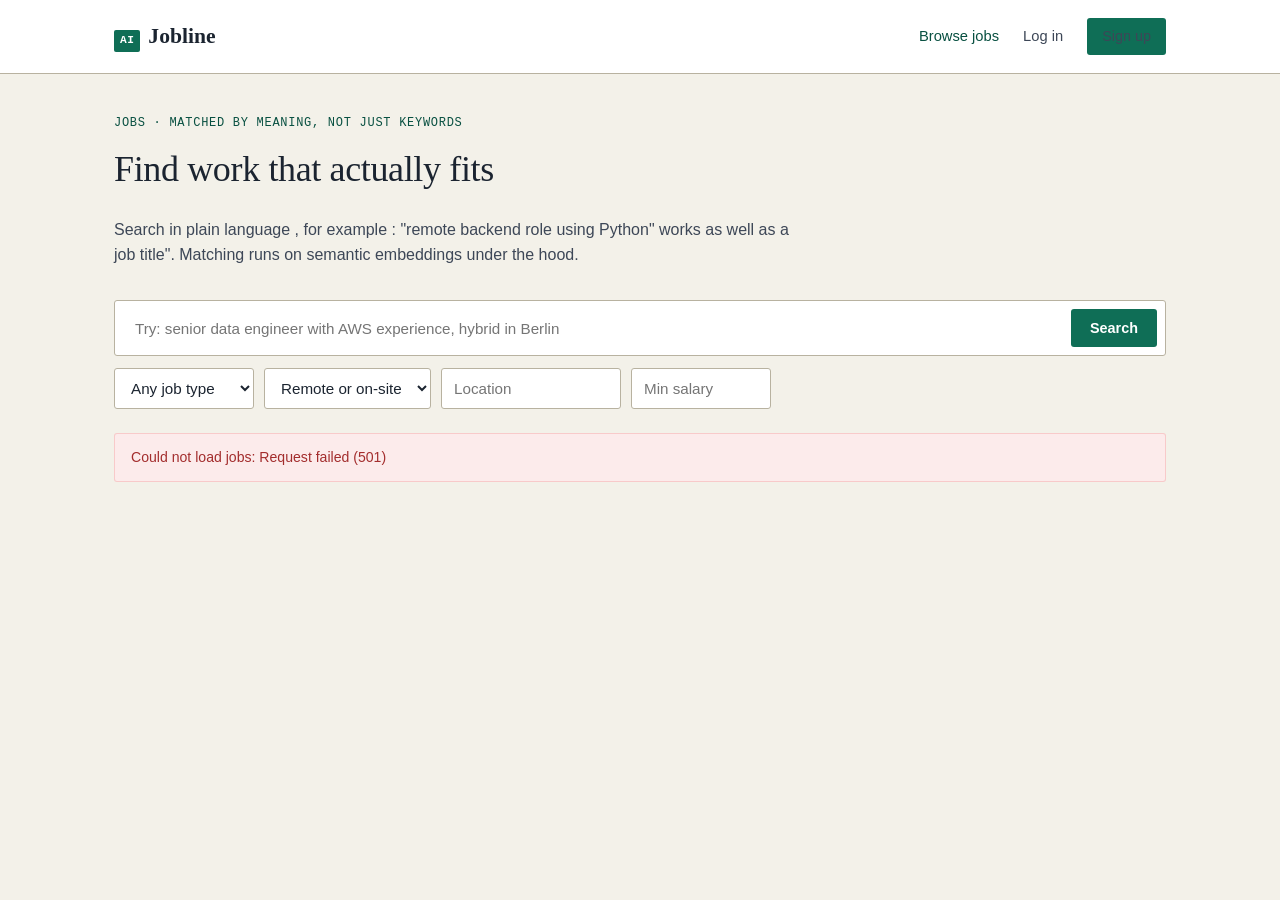
==== frontend/employer-dashboard.html @ 750520e1 "first attempt" ====
<!DOCTYPE html>
<html lang="en">
<head>
<meta charset="UTF-8">
<meta name="viewport" content="width=device-width, initial-scale=1.0">
<title>Employer dashboard — AI Jobline</title>
<link rel="stylesheet" href="css/styles.css">
</head>
<body>
<header id="site-header" class="site-header"></header>

<main class="container">
  <h1>Employer dashboard</h1>

  <div class="tab-row">
    <button class="tab-btn active" data-tab="jobs">My job postings</button>
    <button class="tab-btn" data-tab="post">Post a job</button>
    <button class="tab-btn" data-tab="company">Company profile</button>
    <button class="tab-btn" data-tab="notifications">Notifications</button>
  </div>

  <section id="tab-jobs"><p class="spinner-text">Loading…</p></section>
  <section id="tab-post" style="display:none;"></section>
  <section id="tab-company" style="display:none;"></section>
  <section id="tab-notifications" style="display:none;"></section>

  <div id="applicants-modal" style="display:none; position:fixed; inset:0; background:rgba(27,36,48,0.5); z-index:50;">
    <div style="max-width:760px; margin:60px auto; background:var(--paper-raised); border-radius:3px; padding:28px; max-height:80vh; overflow-y:auto;">
      <div class="flex-between">
        <h2 id="applicants-title" class="mt-0">Applicants</h2>
        <button class="btn btn-secondary" id="close-modal-btn">Close</button>
      </div>
      <div id="applicants-content"></div>
    </div>
  </div>
</main>

<script src="js/api.js"></script>
<script src="js/header.js"></script>
<script src="js/employer-dashboard.js"></script>
</body>
</html>
---- frontend/css/styles.css ----
/* ===========================================================
   Design tokens — "ledger" concept: a job search feels like a
   registry of open roles and candidate records. Deep ink navy,
   parchment surface, a single teal accent for primary actions,
   amber reserved for status/attention only.
   =========================================================== */
:root {
  --ink: #1B2430;
  --ink-soft: #3D4757;
  --paper: #F3F1E9;
  --paper-raised: #FFFFFF;
  --line: #D8D4C4;
  --line-strong: #B8B2A0;

  --teal: #0F6E56;
  --teal-dark: #085041;
  --teal-tint: #E1F5EE;

  --amber: #BA7517;
  --amber-tint: #FAEEDA;

  --red: #A32D2D;
  --red-tint: #FCEBEB;

  --font-display: "Fraunces", "Georgia", serif;
  --font-body: "Inter", -apple-system, BlinkMacSystemFont, "Segoe UI", sans-serif;
  --font-mono: "IBM Plex Mono", "Courier New", monospace;

  --radius: 3px;
  --shadow-card: 0 1px 2px rgba(27, 36, 48, 0.06), 0 1px 0 rgba(27, 36, 48, 0.04);
}

* { box-sizing: border-box; }

html, body {
  margin: 0;
  padding: 0;
  background: var(--paper);
  color: var(--ink);
  font-family: var(--font-body);
  font-size: 16px;
  line-height: 1.6;
}

h1, h2, h3, h4 {
  font-family: var(--font-display);
  font-weight: 600;
  margin: 0 0 0.5em;
  color: var(--ink);
  letter-spacing: -0.01em;
}

h1 { font-size: 2.25rem; font-weight: 500; }
h2 { font-size: 1.5rem; }
h3 { font-size: 1.15rem; }

a { color: var(--teal-dark); text-decoration: none; }
a:hover { text-decoration: underline; }

p { margin: 0 0 1em; color: var(--ink-soft); }

/* ---------- Layout shell ---------- */
.site-header {
  border-bottom: 1px solid var(--line-strong);
  background: var(--paper-raised);
  position: sticky;
  top: 0;
  z-index: 10;
}

.site-header .wrap {
  max-width: 1100px;
  margin: 0 auto;
  padding: 18px 24px;
  display: flex;
  align-items: center;
  justify-content: space-between;
}

.brand {
  font-family: var(--font-display);
  font-size: 1.35rem;
  font-weight: 600;
  color: var(--ink);
  display: flex;
  align-items: baseline;
  gap: 8px;
}

.brand .mark {
  font-family: var(--font-mono);
  font-size: 0.7rem;
  color: var(--paper-raised);
  background: var(--teal);
  padding: 2px 6px;
  border-radius: 2px;
  letter-spacing: 0.04em;
}

.nav-links { 
  display: flex; 
  gap: 24px; 
  align-items: center; 
  font-size: 0.92rem; 
}
.nav-links a { 
  color: var(--ink-soft); 
  font-weight: 500; 
}
.nav-links a.active { 
  color: var(--teal-dark); 
}

.container {
  max-width: 1100px;
  margin: 0 auto;
  padding: 40px 24px 80px;
}

.container-narrow {
  max-width: 640px;
  margin: 0 auto;
  padding: 48px 24px 80px;
}

/* ---------- Buttons ---------- */
.btn {
  display: inline-flex;
  align-items: center;
  justify-content: center;
  gap: 8px;
  font-family: var(--font-body);
  font-weight: 600;
  font-size: 0.9rem;
  padding: 10px 18px;
  border-radius: var(--radius);
  border: 1px solid transparent;
  cursor: pointer;
  transition: background 0.15s, border-color 0.15s;
}

.btn-primary { background: var(--teal); color: #fff; }
.btn-primary:hover { background: var(--teal-dark); text-decoration: none; }

.btn-secondary { background: transparent; color: var(--ink); border-color: var(--line-strong); }
.btn-secondary:hover { border-color: var(--ink); text-decoration: none; }

.btn-danger { background: transparent; color: var(--red); border-color: var(--red-tint); }
.btn-danger:hover { background: var(--red-tint); text-decoration: none; }

.btn-block { width: 100%; }
.btn:disabled { opacity: 0.5; cursor: not-allowed; }

/* ---------- Forms ---------- */
label {
  display: block;
  font-size: 0.85rem;
  font-weight: 600;
  color: var(--ink-soft);
  margin: 18px 0 6px;
}
label:first-child { margin-top: 0; }

input, select, textarea {
  width: 100%;
  padding: 10px 12px;
  font-family: var(--font-body);
  font-size: 0.95rem;
  color: var(--ink);
  background: var(--paper-raised);
  border: 1px solid var(--line-strong);
  border-radius: var(--radius);
}

input:focus, select:focus, textarea:focus {
  outline: 2px solid var(--teal);
  outline-offset: 1px;
  border-color: var(--teal);
}

textarea { resize: vertical; min-height: 100px; }

.field-hint { font-size: 0.8rem; color: var(--ink-soft); margin-top: 4px; }
.field-row { display: flex; gap: 16px; }
.field-row > div { flex: 1; }

/* ---------- Cards ---------- */
.card {
  background: var(--paper-raised);
  border: 1px solid var(--line);
  border-radius: var(--radius);
  box-shadow: var(--shadow-card);
  padding: 24px;
  margin-bottom: 16px;
}

.card-title-row {
  display: flex;
  justify-content: space-between;
  align-items: flex-start;
  gap: 16px;
}

/* ---------- Job listing card ---------- */
.job-card {
  display: block;
  background: var(--paper-raised);
  border: 1px solid var(--line);
  border-left: 3px solid var(--teal);
  border-radius: var(--radius);
  padding: 20px 22px;
  margin-bottom: 12px;
  cursor: pointer;
  transition: border-color 0.15s, transform 0.1s;
}
.job-card:hover { border-left-color: var(--teal-dark); text-decoration: none; }

.job-card .job-title { font-family: var(--font-display); font-size: 1.15rem; font-weight: 600; margin-bottom: 2px; }
.job-card .job-company { color: var(--ink-soft); font-size: 0.9rem; margin-bottom: 10px; }
.job-card .job-meta { display: flex; gap: 14px; flex-wrap: wrap; font-size: 0.82rem; color: var(--ink-soft); }
.job-card .job-meta span { display: inline-flex; align-items: center; gap: 4px; }

.match-badge {
  font-family: var(--font-mono);
  font-size: 0.75rem;
  font-weight: 600;
  color: var(--teal-dark);
  background: var(--teal-tint);
  padding: 3px 8px;
  border-radius: 2px;
  white-space: nowrap;
}

/* ---------- Badges / status pills ---------- */
.pill {
  display: inline-block;
  font-size: 0.75rem;
  font-weight: 600;
  padding: 3px 10px;
  border-radius: 12px;
  text-transform: capitalize;
}
.pill-pending { background: var(--amber-tint); color: var(--amber); }
.pill-reviewed, .pill-shortlisted, .pill-interview { background: var(--teal-tint); color: var(--teal-dark); }
.pill-hired { background: var(--teal); color: #fff; }
.pill-rejected, .pill-withdrawn { background: var(--red-tint); color: var(--red); }
.pill-open { background: var(--teal-tint); color: var(--teal-dark); }
.pill-draft, .pill-closed, .pill-expired { background: var(--line); color: var(--ink-soft); }

/* ---------- Skills tags ---------- */
.tag-list { display: flex; flex-wrap: wrap; gap: 6px; margin: 8px 0; }
.tag {
  font-size: 0.78rem;
  padding: 3px 10px;
  background: var(--paper);
  border: 1px solid var(--line-strong);
  border-radius: 12px;
  color: var(--ink-soft);
}

/* ---------- Utility ---------- */
.muted { color: var(--ink-soft); }
.text-center { text-align: center; }
.mt-0 { margin-top: 0; }
.flex-between { display: flex; 
  justify-content: space-between; 
  align-items: center; 
}
.stack { display: flex; 
  flex-direction: column; 
  gap: 12px; 
}
.divider { 
  border: none; border-top: 1px solid var(--line); 
  margin: 24px 0; 
}

.empty-state {
  text-align: center;
  padding: 60px 20px;
  color: var(--ink-soft);
}
.empty-state h3 { color: var(--ink-soft); }

.alert {
  padding: 12px 16px;
  border-radius: var(--radius);
  font-size: 0.88rem;
  margin-bottom: 16px;
}
.alert-error { background: var(--red-tint); 
  color: var(--red); 
  border: 1px solid #F0999966; 
}
.alert-success { 
  background: var(--teal-tint); 
  color: var(--teal-dark); 
  border: 1px solid #5DCAA566; 
}

.search-bar {
  display: flex;
  gap: 10px;
  background: var(--paper-raised);
  border: 1px solid var(--line-strong);
  padding: 8px;
  border-radius: var(--radius);
  margin-bottom: 12px;
}
.search-bar input { border: none; flex: 1; }
.search-bar input:focus { outline: none; }

.filters-row { 
  display: flex; 
  gap: 10px; 
  flex-wrap: wrap; 
  margin-bottom: 24px; 
}
.filters-row select { 
  width: auto; 
  min-width: 140px; 
}

.eyebrow {
  font-family: var(--font-mono);
  font-size: 0.75rem;
  letter-spacing: 0.06em;
  text-transform: uppercase;
  color: var(--teal-dark);
  margin-bottom: 8px;
  display: block;
}

.tab-row { display: flex; gap: 4px; border-bottom: 1px solid var(--line); margin-bottom: 24px; }
.tab-btn {
  background: none;
  border: none;
  padding: 10px 16px;
  font-family: var(--font-body);
  font-size: 0.9rem;
  font-weight: 600;
  color: var(--ink-soft);
  cursor: pointer;
  border-bottom: 2px solid transparent;
  margin-bottom: -1px;
}
.tab-btn.active { 
  color: var(--teal-dark); 
  border-bottom-color: var(--teal); 
}

.spinner-text { color: var(--ink-soft); font-size: 0.9rem; padding: 20px 0; }

table { width: 100%; border-collapse: collapse; }
th, td { text-align: left; padding: 10px 8px; border-bottom: 1px solid var(--line); font-size: 0.88rem; }
th { color: var(--ink-soft); font-weight: 600; font-size: 0.78rem; text-transform: uppercase; letter-spacing: 0.03em; }

@media (max-width: 640px) {
  .field-row { 
    flex-direction: column; 
    gap: 0; 
  }
  .nav-links { 
    gap: 14px; 
  }
  h1 { 
    font-size: 1.7rem; 
  }
}
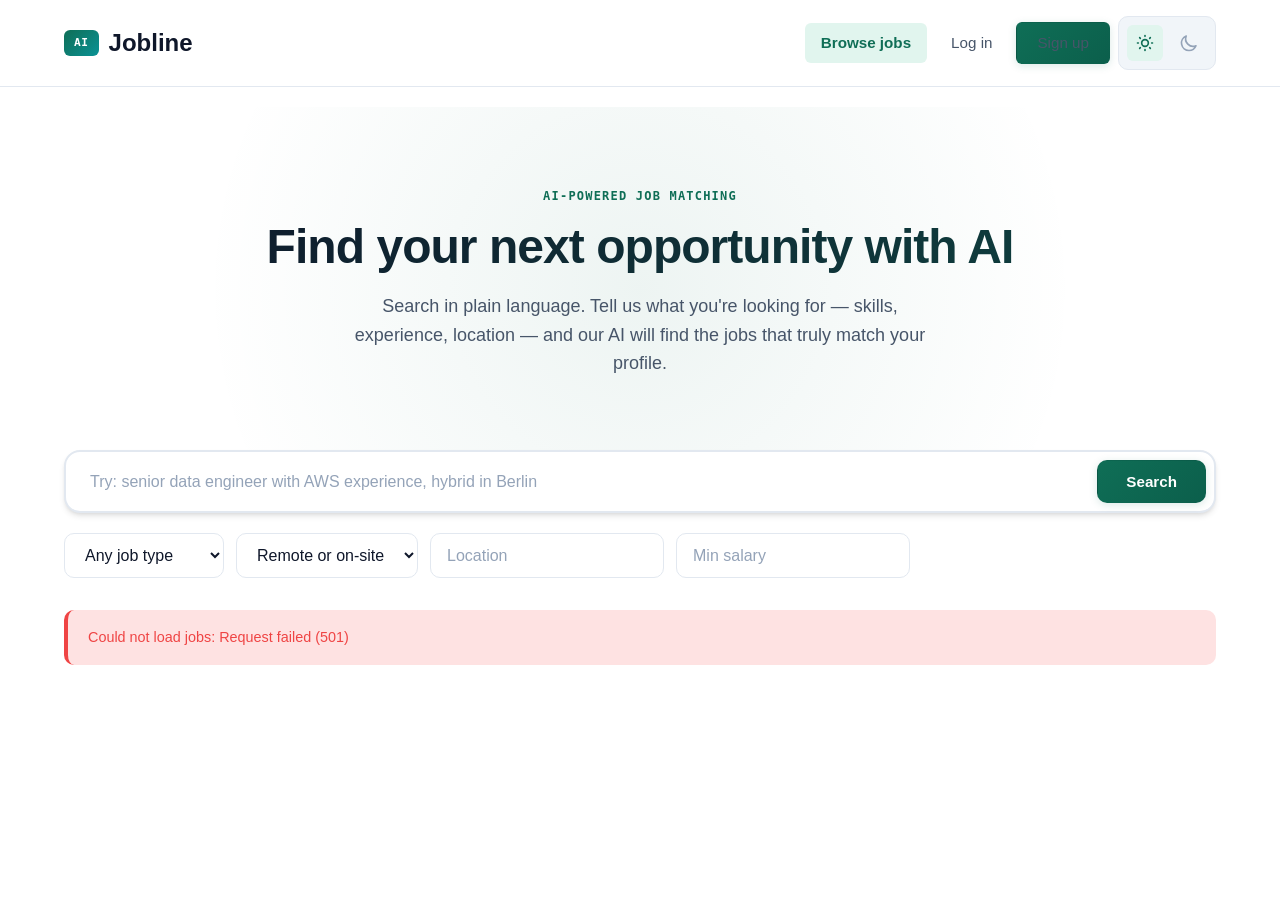
==== commit 57ec62f4: "Improve frontend UI with dark mode and AI animations" ====
--- a/frontend/employer-dashboard.html
+++ b/frontend/employer-dashboard.html
@@ -24,8 +24,8 @@
   <section id="tab-company" style="display:none;"></section>
   <section id="tab-notifications" style="display:none;"></section>
 
-  <div id="applicants-modal" style="display:none; position:fixed; inset:0; background:rgba(27,36,48,0.5); z-index:50;">
-    <div style="max-width:760px; margin:60px auto; background:var(--paper-raised); border-radius:3px; padding:28px; max-height:80vh; overflow-y:auto;">
+  <div id="applicants-modal" style="display:none; position:fixed; inset:0; background:rgba(0,0,0,0.5); z-index:50; backdrop-filter:blur(4px);">
+    <div style="max-width:760px; margin:60px auto; background:var(--bg-card); border-radius:var(--radius-lg); padding:32px; max-height:80vh; overflow-y:auto; box-shadow:var(--shadow-xl);">
       <div class="flex-between">
         <h2 id="applicants-title" class="mt-0">Applicants</h2>
         <button class="btn btn-secondary" id="close-modal-btn">Close</button>
--- a/frontend/css/styles.css
+++ b/frontend/css/styles.css
@@ -1,129 +1,329 @@
 /* ===========================================================
-   Design tokens — "ledger" concept: a job search feels like a
-   registry of open roles and candidate records. Deep ink navy,
-   parchment surface, a single teal accent for primary actions,
-   amber reserved for status/attention only.
+   Modern AI Job Search Platform - Design System
    =========================================================== */
+
+/* ===== Theme Variables ===== */
 :root {
-  --ink: #1B2430;
-  --ink-soft: #3D4757;
-  --paper: #F3F1E9;
-  --paper-raised: #FFFFFF;
-  --line: #D8D4C4;
-  --line-strong: #B8B2A0;
-
-  --teal: #0F6E56;
-  --teal-dark: #085041;
-  --teal-tint: #E1F5EE;
-
-  --amber: #BA7517;
-  --amber-tint: #FAEEDA;
-
-  --red: #A32D2D;
-  --red-tint: #FCEBEB;
-
-  --font-display: "Fraunces", "Georgia", serif;
-  --font-body: "Inter", -apple-system, BlinkMacSystemFont, "Segoe UI", sans-serif;
-  --font-mono: "IBM Plex Mono", "Courier New", monospace;
-
-  --radius: 3px;
-  --shadow-card: 0 1px 2px rgba(27, 36, 48, 0.06), 0 1px 0 rgba(27, 36, 48, 0.04);
-}
-
-* { box-sizing: border-box; }
-
-html, body {
+  /* Light Mode Colors */
+  --bg-primary: #ffffff;
+  --bg-secondary: #f8fafc;
+  --bg-tertiary: #f1f5f9;
+  --bg-card: #ffffff;
+  --bg-elevated: #ffffff;
+  
+  --text-primary: #0f172a;
+  --text-secondary: #475569;
+  --text-tertiary: #94a3b8;
+  
+  --border-primary: #e2e8f0;
+  --border-secondary: #cbd5e1;
+  
+  --accent-primary: #0f6e56;
+  --accent-primary-hover: #085041;
+  --accent-primary-light: #e1f5ee;
+  --accent-primary-glow: rgba(15, 110, 86, 0.15);
+  
+  --accent-secondary: #06b6d4;
+  --accent-secondary-light: #cffafe;
+  
+  --success: #10b981;
+  --success-light: #d1fae5;
+  --warning: #f59e0b;
+  --warning-light: #fef3c7;
+  --error: #ef4444;
+  --error-light: #fee2e2;
+  
+  /* Typography */
+  --font-display: 'Inter', -apple-system, BlinkMacSystemFont, 'Segoe UI', sans-serif;
+  --font-body: 'Inter', -apple-system, BlinkMacSystemFont, 'Segoe UI', sans-serif;
+  --font-mono: 'JetBrains Mono', 'Fira Code', monospace;
+  
+  /* Spacing */
+  --radius-sm: 6px;
+  --radius-md: 10px;
+  --radius-lg: 16px;
+  --radius-xl: 24px;
+  
+  /* Shadows */
+  --shadow-sm: 0 1px 2px rgba(0, 0, 0, 0.05);
+  --shadow-md: 0 4px 6px -1px rgba(0, 0, 0, 0.1), 0 2px 4px -2px rgba(0, 0, 0, 0.1);
+  --shadow-lg: 0 10px 15px -3px rgba(0, 0, 0, 0.1), 0 4px 6px -4px rgba(0, 0, 0, 0.1);
+  --shadow-xl: 0 20px 25px -5px rgba(0, 0, 0, 0.1), 0 8px 10px -6px rgba(0, 0, 0, 0.1);
+  --shadow-glow: 0 0 20px rgba(15, 110, 86, 0.2);
+  
+  /* Transitions */
+  --transition-fast: 150ms ease;
+  --transition-normal: 250ms ease;
+  --transition-slow: 350ms ease;
+}
+
+/* Dark Mode Colors */
+[data-theme="dark"] {
+  --bg-primary: #0f172a;
+  --bg-secondary: #1e293b;
+  --bg-tertiary: #334155;
+  --bg-card: #1e293b;
+  --bg-elevated: #334155;
+  
+  --text-primary: #f1f5f9;
+  --text-secondary: #cbd5e1;
+  --text-tertiary: #64748b;
+  
+  --border-primary: #334155;
+  --border-secondary: #475569;
+  
+  --accent-primary: #14b8a6;
+  --accent-primary-hover: #2dd4bf;
+  --accent-primary-light: rgba(20, 184, 166, 0.15);
+  --accent-primary-glow: rgba(20, 184, 166, 0.25);
+  
+  --accent-secondary: #22d3ee;
+  --accent-secondary-light: rgba(34, 211, 238, 0.15);
+  
+  --success: #34d399;
+  --success-light: rgba(52, 211, 153, 0.15);
+  --warning: #fbbf24;
+  --warning-light: rgba(251, 191, 36, 0.15);
+  --error: #f87171;
+  --error-light: rgba(248, 113, 113, 0.15);
+  
+  --shadow-sm: 0 1px 2px rgba(0, 0, 0, 0.3);
+  --shadow-md: 0 4px 6px -1px rgba(0, 0, 0, 0.4), 0 2px 4px -2px rgba(0, 0, 0, 0.3);
+  --shadow-lg: 0 10px 15px -3px rgba(0, 0, 0, 0.4), 0 4px 6px -4px rgba(0, 0, 0, 0.3);
+  --shadow-xl: 0 20px 25px -5px rgba(0, 0, 0, 0.5), 0 8px 10px -6px rgba(0, 0, 0, 0.4);
+  --shadow-glow: 0 0 30px rgba(20, 184, 166, 0.3);
+}
+
+/* ===== Base Styles ===== */
+* {
+  box-sizing: border-box;
   margin: 0;
   padding: 0;
-  background: var(--paper);
-  color: var(--ink);
+}
+
+html {
+  scroll-behavior: smooth;
+}
+
+body {
   font-family: var(--font-body);
   font-size: 16px;
   line-height: 1.6;
-}
-
-h1, h2, h3, h4 {
+  color: var(--text-primary);
+  background: var(--bg-primary);
+  transition: background var(--transition-normal), color var(--transition-normal);
+  min-height: 100vh;
+}
+
+/* ===== Typography ===== */
+h1, h2, h3, h4, h5, h6 {
   font-family: var(--font-display);
-  font-weight: 600;
-  margin: 0 0 0.5em;
-  color: var(--ink);
+  font-weight: 700;
+  line-height: 1.2;
+  color: var(--text-primary);
+  margin-bottom: 0.5em;
+}
+
+h1 {
+  font-size: 2.5rem;
+  font-weight: 800;
+  letter-spacing: -0.02em;
+}
+
+h2 {
+  font-size: 1.75rem;
   letter-spacing: -0.01em;
 }
 
-h1 { font-size: 2.25rem; font-weight: 500; }
-h2 { font-size: 1.5rem; }
-h3 { font-size: 1.15rem; }
-
-a { color: var(--teal-dark); text-decoration: none; }
-a:hover { text-decoration: underline; }
-
-p { margin: 0 0 1em; color: var(--ink-soft); }
-
-/* ---------- Layout shell ---------- */
+h3 {
+  font-size: 1.25rem;
+}
+
+h4 {
+  font-size: 1rem;
+}
+
+p {
+  color: var(--text-secondary);
+  margin-bottom: 1em;
+}
+
+a {
+  color: var(--accent-primary);
+  text-decoration: none;
+  transition: color var(--transition-fast);
+}
+
+a:hover {
+  color: var(--accent-primary-hover);
+}
+
+/* ===== Layout ===== */
 .site-header {
-  border-bottom: 1px solid var(--line-strong);
-  background: var(--paper-raised);
+  background: var(--bg-card);
+  border-bottom: 1px solid var(--border-primary);
   position: sticky;
   top: 0;
-  z-index: 10;
+  z-index: 100;
+  backdrop-filter: blur(10px);
+  transition: background var(--transition-normal), border-color var(--transition-normal);
 }
 
 .site-header .wrap {
-  max-width: 1100px;
+  max-width: 1200px;
   margin: 0 auto;
-  padding: 18px 24px;
+  padding: 16px 24px;
   display: flex;
   align-items: center;
   justify-content: space-between;
+  gap: 24px;
 }
 
 .brand {
   font-family: var(--font-display);
-  font-size: 1.35rem;
-  font-weight: 600;
-  color: var(--ink);
+  font-size: 1.5rem;
+  font-weight: 800;
+  color: var(--text-primary);
   display: flex;
-  align-items: baseline;
-  gap: 8px;
+  align-items: center;
+  gap: 10px;
+  text-decoration: none;
+  transition: all var(--transition-fast);
+}
+
+.brand:hover {
+  color: var(--accent-primary);
+  transform: scale(1.02);
 }
 
 .brand .mark {
   font-family: var(--font-mono);
   font-size: 0.7rem;
-  color: var(--paper-raised);
-  background: var(--teal);
-  padding: 2px 6px;
-  border-radius: 2px;
-  letter-spacing: 0.04em;
-}
-
-.nav-links { 
-  display: flex; 
-  gap: 24px; 
-  align-items: center; 
-  font-size: 0.92rem; 
-}
-.nav-links a { 
-  color: var(--ink-soft); 
-  font-weight: 500; 
-}
-.nav-links a.active { 
-  color: var(--teal-dark); 
+  font-weight: 700;
+  color: var(--bg-primary);
+  background: linear-gradient(135deg, var(--accent-primary), var(--accent-secondary));
+  background-size: 200% 200%;
+  padding: 4px 10px;
+  border-radius: var(--radius-sm);
+  letter-spacing: 0.05em;
+  text-transform: uppercase;
+  animation: gradient-shift 3s ease infinite;
+  transition: all var(--transition-fast);
+}
+
+.brand:hover .mark {
+  transform: rotate(-2deg);
+}
+
+.nav-links {
+  display: flex;
+  gap: 8px;
+  align-items: center;
+  flex-wrap: wrap;
+}
+
+.nav-links a {
+  color: var(--text-secondary);
+  font-weight: 500;
+  font-size: 0.95rem;
+  padding: 8px 16px;
+  border-radius: var(--radius-sm);
+  transition: all var(--transition-fast);
+  position: relative;
+}
+
+.nav-links a:hover {
+  color: var(--text-primary);
+  background: var(--bg-tertiary);
+  text-decoration: none;
+  transform: translateY(-1px);
+}
+
+.nav-links a.active {
+  color: var(--accent-primary);
+  background: var(--accent-primary-light);
+  font-weight: 600;
+}
+
+.nav-links a::after {
+  content: '';
+  position: absolute;
+  bottom: 0;
+  left: 50%;
+  width: 0;
+  height: 2px;
+  background: var(--accent-primary);
+  transition: all var(--transition-fast);
+  transform: translateX(-50%);
+}
+
+.nav-links a:hover::after {
+  width: 80%;
+}
+
+.nav-links .btn {
+  padding: 8px 20px;
 }
 
 .container {
-  max-width: 1100px;
+  max-width: 1200px;
   margin: 0 auto;
   padding: 40px 24px 80px;
 }
 
 .container-narrow {
-  max-width: 640px;
+  max-width: 680px;
   margin: 0 auto;
-  padding: 48px 24px 80px;
-}
-
-/* ---------- Buttons ---------- */
+  padding: 60px 24px 80px;
+}
+
+/* ===== Theme Toggle ===== */
+.theme-toggle {
+  background: var(--bg-tertiary);
+  border: 1px solid var(--border-primary);
+  border-radius: var(--radius-md);
+  padding: 8px;
+  display: flex;
+  align-items: center;
+  gap: 8px;
+  cursor: pointer;
+  transition: all var(--transition-fast);
+}
+
+.theme-toggle:hover {
+  background: var(--bg-secondary);
+  border-color: var(--border-secondary);
+}
+
+.theme-toggle-btn {
+  background: none;
+  border: none;
+  padding: 8px;
+  border-radius: var(--radius-sm);
+  cursor: pointer;
+  color: var(--text-tertiary);
+  transition: all var(--transition-fast);
+  display: flex;
+  align-items: center;
+  justify-content: center;
+}
+
+.theme-toggle-btn:hover {
+  color: var(--text-primary);
+  background: var(--bg-primary);
+}
+
+.theme-toggle-btn.active {
+  color: var(--accent-primary);
+  background: var(--accent-primary-light);
+}
+
+.theme-toggle-btn svg {
+  width: 20px;
+  height: 20px;
+}
+
+/* ===== Buttons ===== */
 .btn {
   display: inline-flex;
   align-items: center;
@@ -131,67 +331,143 @@
   gap: 8px;
   font-family: var(--font-body);
   font-weight: 600;
-  font-size: 0.9rem;
-  padding: 10px 18px;
-  border-radius: var(--radius);
+  font-size: 0.95rem;
+  padding: 12px 24px;
+  border-radius: var(--radius-md);
   border: 1px solid transparent;
   cursor: pointer;
-  transition: background 0.15s, border-color 0.15s;
-}
-
-.btn-primary { background: var(--teal); color: #fff; }
-.btn-primary:hover { background: var(--teal-dark); text-decoration: none; }
-
-.btn-secondary { background: transparent; color: var(--ink); border-color: var(--line-strong); }
-.btn-secondary:hover { border-color: var(--ink); text-decoration: none; }
-
-.btn-danger { background: transparent; color: var(--red); border-color: var(--red-tint); }
-.btn-danger:hover { background: var(--red-tint); text-decoration: none; }
-
-.btn-block { width: 100%; }
-.btn:disabled { opacity: 0.5; cursor: not-allowed; }
-
-/* ---------- Forms ---------- */
+  transition: all var(--transition-fast);
+  text-decoration: none;
+  white-space: nowrap;
+}
+
+.btn:focus {
+  outline: 2px solid var(--accent-primary);
+  outline-offset: 2px;
+}
+
+.btn-primary {
+  background: linear-gradient(135deg, var(--accent-primary), var(--accent-primary-hover));
+  background-size: 200% 200%;
+  color: var(--bg-primary);
+  box-shadow: 0 2px 8px var(--accent-primary-glow);
+  animation: gradient-shift 3s ease infinite;
+}
+
+.btn-primary:hover {
+  transform: translateY(-2px);
+  box-shadow: 0 4px 12px var(--accent-primary-glow);
+  text-decoration: none;
+}
+
+.btn-primary:active {
+  transform: translateY(0);
+  animation: none;
+}
+
+.btn-secondary {
+  background: var(--bg-secondary);
+  color: var(--text-primary);
+  border-color: var(--border-primary);
+}
+
+.btn-secondary:hover {
+  background: var(--bg-tertiary);
+  border-color: var(--border-secondary);
+  text-decoration: none;
+}
+
+.btn-danger {
+  background: var(--error-light);
+  color: var(--error);
+  border-color: var(--error);
+}
+
+.btn-danger:hover {
+  background: var(--error);
+  color: var(--bg-primary);
+  text-decoration: none;
+}
+
+.btn-block {
+  width: 100%;
+}
+
+.btn:disabled {
+  opacity: 0.5;
+  cursor: not-allowed;
+  transform: none !important;
+}
+
+/* ===== Forms ===== */
 label {
   display: block;
-  font-size: 0.85rem;
+  font-size: 0.875rem;
   font-weight: 600;
-  color: var(--ink-soft);
-  margin: 18px 0 6px;
-}
-label:first-child { margin-top: 0; }
+  color: var(--text-primary);
+  margin: 20px 0 8px;
+}
+
+label:first-child {
+  margin-top: 0;
+}
 
 input, select, textarea {
   width: 100%;
-  padding: 10px 12px;
+  padding: 12px 16px;
   font-family: var(--font-body);
-  font-size: 0.95rem;
-  color: var(--ink);
-  background: var(--paper-raised);
-  border: 1px solid var(--line-strong);
-  border-radius: var(--radius);
+  font-size: 1rem;
+  color: var(--text-primary);
+  background: var(--bg-primary);
+  border: 1px solid var(--border-primary);
+  border-radius: var(--radius-md);
+  transition: all var(--transition-fast);
 }
 
 input:focus, select:focus, textarea:focus {
-  outline: 2px solid var(--teal);
-  outline-offset: 1px;
-  border-color: var(--teal);
-}
-
-textarea { resize: vertical; min-height: 100px; }
-
-.field-hint { font-size: 0.8rem; color: var(--ink-soft); margin-top: 4px; }
-.field-row { display: flex; gap: 16px; }
-.field-row > div { flex: 1; }
-
-/* ---------- Cards ---------- */
+  outline: none;
+  border-color: var(--accent-primary);
+  box-shadow: 0 0 0 3px var(--accent-primary-light);
+}
+
+input::placeholder, textarea::placeholder {
+  color: var(--text-tertiary);
+}
+
+textarea {
+  resize: vertical;
+  min-height: 120px;
+  line-height: 1.6;
+}
+
+.field-hint {
+  font-size: 0.8rem;
+  color: var(--text-tertiary);
+  margin-top: 6px;
+}
+
+.field-row {
+  display: flex;
+  gap: 16px;
+}
+
+.field-row > div {
+  flex: 1;
+}
+
+/* ===== Cards ===== */
 .card {
-  background: var(--paper-raised);
-  border: 1px solid var(--line);
-  border-radius: var(--radius);
-  box-shadow: var(--shadow-card);
+  background: var(--bg-card);
+  border: 1px solid var(--border-primary);
+  border-radius: var(--radius-lg);
+  box-shadow: var(--shadow-sm);
   padding: 24px;
   margin-bottom: 16px;
+  transition: all var(--transition-fast);
+}
+
+.card:hover {
+  box-shadow: var(--shadow-md);
 }
 
 .card-title-row {
@@ -201,169 +477,738 @@
   gap: 16px;
 }
 
-/* ---------- Job listing card ---------- */
+/* ===== Job Cards ===== */
 .job-card {
   display: block;
-  background: var(--paper-raised);
-  border: 1px solid var(--line);
-  border-left: 3px solid var(--teal);
-  border-radius: var(--radius);
-  padding: 20px 22px;
+  background: var(--bg-card);
+  border: 1px solid var(--border-primary);
+  border-radius: var(--radius-lg);
+  padding: 24px;
+  margin-bottom: 16px;
+  cursor: pointer;
+  transition: all var(--transition-fast);
+  position: relative;
+  overflow: hidden;
+}
+
+.job-card::before {
+  content: '';
+  position: absolute;
+  left: 0;
+  top: 0;
+  bottom: 0;
+  width: 4px;
+  background: linear-gradient(180deg, var(--accent-primary), var(--accent-secondary));
+  opacity: 0;
+  transition: opacity var(--transition-fast);
+}
+
+.job-card:hover {
+  transform: translateY(-2px);
+  box-shadow: var(--shadow-lg);
+  border-color: var(--accent-primary);
+  text-decoration: none;
+}
+
+.job-card:hover::before {
+  opacity: 1;
+}
+
+.job-card .job-title {
+  font-family: var(--font-display);
+  font-size: 1.25rem;
+  font-weight: 700;
+  margin-bottom: 4px;
+  color: var(--text-primary);
+}
+
+.job-card .job-company {
+  color: var(--text-secondary);
+  font-size: 0.95rem;
   margin-bottom: 12px;
-  cursor: pointer;
-  transition: border-color 0.15s, transform 0.1s;
-}
-.job-card:hover { border-left-color: var(--teal-dark); text-decoration: none; }
-
-.job-card .job-title { font-family: var(--font-display); font-size: 1.15rem; font-weight: 600; margin-bottom: 2px; }
-.job-card .job-company { color: var(--ink-soft); font-size: 0.9rem; margin-bottom: 10px; }
-.job-card .job-meta { display: flex; gap: 14px; flex-wrap: wrap; font-size: 0.82rem; color: var(--ink-soft); }
-.job-card .job-meta span { display: inline-flex; align-items: center; gap: 4px; }
-
+}
+
+.job-card .job-meta {
+  display: flex;
+  gap: 16px;
+  flex-wrap: wrap;
+  font-size: 0.875rem;
+  color: var(--text-tertiary);
+}
+
+.job-card .job-meta span {
+  display: inline-flex;
+  align-items: center;
+  gap: 6px;
+}
+
+/* ===== Match Badge ===== */
 .match-badge {
   font-family: var(--font-mono);
-  font-size: 0.75rem;
-  font-weight: 600;
-  color: var(--teal-dark);
-  background: var(--teal-tint);
-  padding: 3px 8px;
-  border-radius: 2px;
+  font-size: 0.8rem;
+  font-weight: 700;
+  color: var(--accent-primary);
+  background: var(--accent-primary-light);
+  padding: 6px 12px;
+  border-radius: var(--radius-md);
   white-space: nowrap;
-}
-
-/* ---------- Badges / status pills ---------- */
+  box-shadow: 0 2px 4px var(--accent-primary-glow);
+  animation: pulse-glow 2s ease-in-out infinite;
+  transition: all var(--transition-fast);
+}
+
+.match-badge:hover {
+  transform: scale(1.1);
+  box-shadow: 0 4px 8px var(--accent-primary-glow);
+}
+
+@keyframes pulse-glow {
+  0%, 100% {
+    box-shadow: 0 2px 4px var(--accent-primary-glow);
+  }
+  50% {
+    box-shadow: 0 2px 8px var(--accent-primary-glow);
+  }
+}
+
+/* ===== Status Pills ===== */
 .pill {
   display: inline-block;
   font-size: 0.75rem;
-  font-weight: 600;
-  padding: 3px 10px;
-  border-radius: 12px;
+  font-weight: 700;
+  padding: 4px 12px;
+  border-radius: var(--radius-xl);
   text-transform: capitalize;
-}
-.pill-pending { background: var(--amber-tint); color: var(--amber); }
-.pill-reviewed, .pill-shortlisted, .pill-interview { background: var(--teal-tint); color: var(--teal-dark); }
-.pill-hired { background: var(--teal); color: #fff; }
-.pill-rejected, .pill-withdrawn { background: var(--red-tint); color: var(--red); }
-.pill-open { background: var(--teal-tint); color: var(--teal-dark); }
-.pill-draft, .pill-closed, .pill-expired { background: var(--line); color: var(--ink-soft); }
-
-/* ---------- Skills tags ---------- */
-.tag-list { display: flex; flex-wrap: wrap; gap: 6px; margin: 8px 0; }
+  letter-spacing: 0.02em;
+}
+
+.pill-pending { background: var(--warning-light); color: var(--warning); }
+.pill-reviewed, .pill-shortlisted, .pill-interview { background: var(--accent-primary-light); color: var(--accent-primary); }
+.pill-hired { background: var(--accent-primary); color: var(--bg-primary); }
+.pill-rejected, .pill-withdrawn { background: var(--error-light); color: var(--error); }
+.pill-open { background: var(--success-light); color: var(--success); }
+.pill-draft, .pill-closed, .pill-expired { background: var(--bg-tertiary); color: var(--text-tertiary); }
+
+/* ===== Tags ===== */
+.tag-list {
+  display: flex;
+  flex-wrap: wrap;
+  gap: 8px;
+  margin: 12px 0;
+}
+
 .tag {
-  font-size: 0.78rem;
-  padding: 3px 10px;
-  background: var(--paper);
-  border: 1px solid var(--line-strong);
-  border-radius: 12px;
-  color: var(--ink-soft);
-}
-
-/* ---------- Utility ---------- */
-.muted { color: var(--ink-soft); }
+  font-size: 0.8rem;
+  padding: 6px 14px;
+  background: var(--bg-secondary);
+  border: 1px solid var(--border-primary);
+  border-radius: var(--radius-xl);
+  color: var(--text-secondary);
+  font-weight: 500;
+  transition: all var(--transition-fast);
+}
+
+.tag:hover {
+  background: var(--bg-tertiary);
+  border-color: var(--border-secondary);
+}
+
+/* ===== Utility Classes ===== */
+.muted { color: var(--text-tertiary); }
 .text-center { text-align: center; }
 .mt-0 { margin-top: 0; }
-.flex-between { display: flex; 
-  justify-content: space-between; 
-  align-items: center; 
-}
-.stack { display: flex; 
-  flex-direction: column; 
-  gap: 12px; 
-}
-.divider { 
-  border: none; border-top: 1px solid var(--line); 
-  margin: 24px 0; 
-}
-
+.flex-between { display: flex; justify-content: space-between; align-items: center; }
+.stack { display: flex; flex-direction: column; gap: 16px; }
+.divider { border: none; border-top: 1px solid var(--border-primary); margin: 32px 0; }
+
+/* ===== Empty State ===== */
 .empty-state {
   text-align: center;
-  padding: 60px 20px;
-  color: var(--ink-soft);
-}
-.empty-state h3 { color: var(--ink-soft); }
-
+  padding: 80px 20px;
+  color: var(--text-tertiary);
+}
+
+.empty-state h3 {
+  color: var(--text-secondary);
+  font-size: 1.25rem;
+  margin-bottom: 8px;
+}
+
+/* ===== Alerts ===== */
 .alert {
-  padding: 12px 16px;
-  border-radius: var(--radius);
-  font-size: 0.88rem;
+  padding: 16px 20px;
+  border-radius: var(--radius-md);
+  font-size: 0.9rem;
   margin-bottom: 16px;
-}
-.alert-error { background: var(--red-tint); 
-  color: var(--red); 
-  border: 1px solid #F0999966; 
-}
-.alert-success { 
-  background: var(--teal-tint); 
-  color: var(--teal-dark); 
-  border: 1px solid #5DCAA566; 
-}
-
+  border-left: 4px solid;
+}
+
+.alert-error {
+  background: var(--error-light);
+  color: var(--error);
+  border-color: var(--error);
+}
+
+.alert-success {
+  background: var(--success-light);
+  color: var(--success);
+  border-color: var(--success);
+}
+
+/* ===== Search Bar ===== */
 .search-bar {
   display: flex;
-  gap: 10px;
-  background: var(--paper-raised);
-  border: 1px solid var(--line-strong);
+  gap: 12px;
+  background: var(--bg-card);
+  border: 2px solid var(--border-primary);
   padding: 8px;
-  border-radius: var(--radius);
-  margin-bottom: 12px;
-}
-.search-bar input { border: none; flex: 1; }
-.search-bar input:focus { outline: none; }
-
-.filters-row { 
-  display: flex; 
-  gap: 10px; 
-  flex-wrap: wrap; 
-  margin-bottom: 24px; 
-}
-.filters-row select { 
-  width: auto; 
-  min-width: 140px; 
-}
-
+  border-radius: var(--radius-lg);
+  margin-bottom: 20px;
+  transition: all var(--transition-fast);
+  box-shadow: var(--shadow-md);
+  animation: fadeInUp 0.6s ease-out 0.3s both;
+}
+
+.search-bar:focus-within {
+  border-color: var(--accent-primary);
+  box-shadow: 0 0 0 4px var(--accent-primary-light);
+  transform: scale(1.01);
+}
+
+.search-bar input {
+  border: none;
+  flex: 1;
+  background: transparent;
+  padding: 12px 16px;
+  font-size: 1rem;
+  transition: all var(--transition-fast);
+}
+
+.search-bar input:focus {
+  box-shadow: none;
+  outline: none;
+}
+
+.search-bar .btn {
+  padding: 12px 28px;
+  transition: all var(--transition-fast);
+}
+
+.search-bar .btn:hover {
+  transform: scale(1.05);
+}
+
+/* ===== Filters ===== */
+.filters-row {
+  display: flex;
+  gap: 12px;
+  flex-wrap: wrap;
+  margin-bottom: 32px;
+  animation: fadeInUp 0.6s ease-out 0.4s both;
+}
+
+.filters-row select,
+.filters-row input {
+  width: auto;
+  min-width: 160px;
+  transition: all var(--transition-fast);
+}
+
+.filters-row select:hover,
+.filters-row input:hover {
+  border-color: var(--border-secondary);
+  transform: translateY(-1px);
+}
+
+/* ===== Eyebrow ===== */
 .eyebrow {
   font-family: var(--font-mono);
   font-size: 0.75rem;
-  letter-spacing: 0.06em;
+  letter-spacing: 0.1em;
   text-transform: uppercase;
-  color: var(--teal-dark);
-  margin-bottom: 8px;
+  color: var(--accent-primary);
+  margin-bottom: 12px;
   display: block;
-}
-
-.tab-row { display: flex; gap: 4px; border-bottom: 1px solid var(--line); margin-bottom: 24px; }
+  font-weight: 600;
+}
+
+/* ===== Tabs ===== */
+.tab-row {
+  display: flex;
+  gap: 4px;
+  border-bottom: 2px solid var(--border-primary);
+  margin-bottom: 32px;
+  overflow-x: auto;
+}
+
 .tab-btn {
   background: none;
   border: none;
-  padding: 10px 16px;
+  padding: 14px 20px;
   font-family: var(--font-body);
+  font-size: 0.95rem;
+  font-weight: 600;
+  color: var(--text-tertiary);
+  cursor: pointer;
+  border-bottom: 3px solid transparent;
+  margin-bottom: -2px;
+  transition: all var(--transition-fast);
+  white-space: nowrap;
+}
+
+.tab-btn:hover {
+  color: var(--text-secondary);
+  background: var(--bg-secondary);
+}
+
+.tab-btn.active {
+  color: var(--accent-primary);
+  border-bottom-color: var(--accent-primary);
+}
+
+/* ===== Loading Spinner ===== */
+.spinner-text {
+  color: var(--text-tertiary);
+  font-size: 0.95rem;
+  padding: 40px 0;
+  text-align: center;
+  animation: fadeIn 0.3s ease-out;
+}
+
+/* Loading skeleton for cards */
+.skeleton-card {
+  background: var(--bg-card);
+  border: 1px solid var(--border-primary);
+  border-radius: var(--radius-lg);
+  padding: 24px;
+  margin-bottom: 16px;
+}
+
+.skeleton-title {
+  height: 24px;
+  width: 60%;
+  background: var(--bg-tertiary);
+  border-radius: var(--radius-sm);
+  margin-bottom: 12px;
+  animation: shimmer 1.5s infinite;
+}
+
+.skeleton-text {
+  height: 16px;
+  width: 40%;
+  background: var(--bg-tertiary);
+  border-radius: var(--radius-sm);
+  margin-bottom: 8px;
+  animation: shimmer 1.5s infinite;
+  animation-delay: 0.1s;
+}
+
+.skeleton-meta {
+  height: 14px;
+  width: 30%;
+  background: var(--bg-tertiary);
+  border-radius: var(--radius-sm);
+  margin-top: 16px;
+  animation: shimmer 1.5s infinite;
+  animation-delay: 0.2s;
+}
+
+/* ===== Tables ===== */
+table {
+  width: 100%;
+  border-collapse: collapse;
+  background: var(--bg-card);
+  border-radius: var(--radius-lg);
+  overflow: hidden;
+  box-shadow: var(--shadow-sm);
+}
+
+th, td {
+  text-align: left;
+  padding: 16px;
+  border-bottom: 1px solid var(--border-primary);
   font-size: 0.9rem;
+}
+
+th {
+  background: var(--bg-secondary);
+  color: var(--text-secondary);
   font-weight: 600;
-  color: var(--ink-soft);
+  font-size: 0.8rem;
+  text-transform: uppercase;
+  letter-spacing: 0.05em;
+}
+
+tr:last-child td {
+  border-bottom: none;
+}
+
+tr:hover td {
+  background: var(--bg-secondary);
+}
+
+/* ===== Hero Section ===== */
+.hero {
+  text-align: center;
+  padding: 60px 20px 40px;
+  position: relative;
+}
+
+.hero h1 {
+  font-size: 3rem;
+  margin-bottom: 16px;
+  background: linear-gradient(135deg, var(--text-primary), var(--accent-primary));
+  background-size: 200% 200%;
+  -webkit-background-clip: text;
+  -webkit-text-fill-color: transparent;
+  background-clip: text;
+  animation: gradient-shift 5s ease infinite;
+}
+
+.hero p {
+  font-size: 1.125rem;
+  max-width: 600px;
+  margin: 0 auto 32px;
+  color: var(--text-secondary);
+  animation: fadeInUp 0.8s ease-out 0.2s both;
+}
+
+.hero .eyebrow {
+  animation: fadeInDown 0.6s ease-out both;
+}
+
+/* ===== AI Glow Effect ===== */
+.ai-glow {
+  position: relative;
+}
+
+.ai-glow::before {
+  content: '';
+  position: absolute;
+  inset: -20px;
+  background: radial-gradient(circle at center, var(--accent-primary-glow) 0%, transparent 70%);
+  opacity: 0.5;
+  z-index: -1;
+  animation: float 6s ease-in-out infinite;
+}
+
+@keyframes float {
+  0%, 100% { transform: translateY(0); }
+  50% { transform: translateY(-10px); }
+}
+
+/* ===== Mobile Menu ===== */
+.mobile-menu-btn {
+  display: none;
+  background: none;
+  border: none;
+  padding: 8px;
   cursor: pointer;
-  border-bottom: 2px solid transparent;
-  margin-bottom: -1px;
-}
-.tab-btn.active { 
-  color: var(--teal-dark); 
-  border-bottom-color: var(--teal); 
-}
-
-.spinner-text { color: var(--ink-soft); font-size: 0.9rem; padding: 20px 0; }
-
-table { width: 100%; border-collapse: collapse; }
-th, td { text-align: left; padding: 10px 8px; border-bottom: 1px solid var(--line); font-size: 0.88rem; }
-th { color: var(--ink-soft); font-weight: 600; font-size: 0.78rem; text-transform: uppercase; letter-spacing: 0.03em; }
-
-@media (max-width: 640px) {
-  .field-row { 
-    flex-direction: column; 
-    gap: 0; 
-  }
-  .nav-links { 
-    gap: 14px; 
-  }
-  h1 { 
-    font-size: 1.7rem; 
-  }
-}
+  color: var(--text-primary);
+}
+
+.mobile-menu-btn svg {
+  width: 24px;
+  height: 24px;
+}
+
+/* ===== Responsive Design ===== */
+@media (max-width: 768px) {
+  h1 { font-size: 2rem; }
+  h2 { font-size: 1.5rem; }
+  
+  .site-header .wrap {
+    padding: 12px 16px;
+  }
+  
+  .brand {
+    font-size: 1.25rem;
+  }
+  
+  .nav-links {
+    display: none;
+    position: absolute;
+    top: 100%;
+    left: 0;
+    right: 0;
+    background: var(--bg-card);
+    border-bottom: 1px solid var(--border-primary);
+    padding: 16px;
+    flex-direction: column;
+    align-items: stretch;
+    box-shadow: var(--shadow-lg);
+  }
+  
+  .nav-links.active {
+    display: flex;
+  }
+  
+  .nav-links a {
+    padding: 12px 16px;
+  }
+  
+  .mobile-menu-btn {
+    display: block;
+  }
+  
+  .container {
+    padding: 32px 16px 60px;
+  }
+  
+  .container-narrow {
+    padding: 40px 16px 60px;
+  }
+  
+  .hero h1 {
+    font-size: 2rem;
+  }
+  
+  .hero p {
+    font-size: 1rem;
+  }
+  
+  .search-bar {
+    flex-direction: column;
+  }
+  
+  .search-bar .btn {
+    width: 100%;
+  }
+  
+  .filters-row {
+    flex-direction: column;
+  }
+  
+  .filters-row select,
+  .filters-row input {
+    width: 100%;
+  }
+  
+  .field-row {
+    flex-direction: column;
+    gap: 0;
+  }
+  
+  .card {
+    padding: 20px;
+  }
+  
+  .job-card {
+    padding: 20px;
+  }
+  
+  .tab-row {
+    padding-bottom: 0;
+  }
+  
+  table {
+    font-size: 0.8rem;
+  }
+  
+  th, td {
+    padding: 12px 8px;
+  }
+}
+
+@media (max-width: 480px) {
+  h1 { font-size: 1.75rem; }
+  
+  .hero {
+    padding: 40px 16px 24px;
+  }
+  
+  .hero h1 {
+    font-size: 1.75rem;
+  }
+}
+
+/* ===== Animations ===== */
+@keyframes fadeIn {
+  from {
+    opacity: 0;
+  }
+  to {
+    opacity: 1;
+  }
+}
+
+@keyframes fadeInUp {
+  from {
+    opacity: 0;
+    transform: translateY(20px);
+  }
+  to {
+    opacity: 1;
+    transform: translateY(0);
+  }
+}
+
+@keyframes fadeInDown {
+  from {
+    opacity: 0;
+    transform: translateY(-20px);
+  }
+  to {
+    opacity: 1;
+    transform: translateY(0);
+  }
+}
+
+@keyframes slideInLeft {
+  from {
+    opacity: 0;
+    transform: translateX(-20px);
+  }
+  to {
+    opacity: 1;
+    transform: translateX(0);
+  }
+}
+
+@keyframes slideInRight {
+  from {
+    opacity: 0;
+    transform: translateX(20px);
+  }
+  to {
+    opacity: 1;
+    transform: translateX(0);
+  }
+}
+
+@keyframes scaleIn {
+  from {
+    opacity: 0;
+    transform: scale(0.95);
+  }
+  to {
+    opacity: 1;
+    transform: scale(1);
+  }
+}
+
+@keyframes shimmer {
+  0% {
+    background-position: -200% 0;
+  }
+  100% {
+    background-position: 200% 0;
+  }
+}
+
+@keyframes pulse-glow {
+  0%, 100% {
+    box-shadow: 0 2px 4px var(--accent-primary-glow);
+  }
+  50% {
+    box-shadow: 0 2px 8px var(--accent-primary-glow);
+  }
+}
+
+@keyframes float {
+  0%, 100% {
+    transform: translateY(0);
+  }
+  50% {
+    transform: translateY(-10px);
+  }
+}
+
+@keyframes gradient-shift {
+  0% {
+    background-position: 0% 50%;
+  }
+  50% {
+    background-position: 100% 50%;
+  }
+  100% {
+    background-position: 0% 50%;
+  }
+}
+
+/* Animation utility classes */
+.animate-fade-in {
+  animation: fadeIn 0.5s ease-out;
+}
+
+.animate-fade-in-up {
+  animation: fadeInUp 0.6s ease-out;
+}
+
+.animate-fade-in-down {
+  animation: fadeInDown 0.6s ease-out;
+}
+
+.animate-slide-in-left {
+  animation: slideInLeft 0.5s ease-out;
+}
+
+.animate-slide-in-right {
+  animation: slideInRight 0.5s ease-out;
+}
+
+.animate-scale-in {
+  animation: scaleIn 0.4s ease-out;
+}
+
+/* Staggered animations for lists */
+.job-card:nth-child(1) { animation: fadeInUp 0.5s ease-out 0.1s both; }
+.job-card:nth-child(2) { animation: fadeInUp 0.5s ease-out 0.2s both; }
+.job-card:nth-child(3) { animation: fadeInUp 0.5s ease-out 0.3s both; }
+.job-card:nth-child(4) { animation: fadeInUp 0.5s ease-out 0.4s both; }
+.job-card:nth-child(5) { animation: fadeInUp 0.5s ease-out 0.5s both; }
+.job-card:nth-child(n+6) { animation: fadeInUp 0.5s ease-out 0.6s both; }
+
+.card:nth-child(1) { animation: fadeInUp 0.5s ease-out 0.1s both; }
+.card:nth-child(2) { animation: fadeInUp 0.5s ease-out 0.2s both; }
+.card:nth-child(3) { animation: fadeInUp 0.5s ease-out 0.3s both; }
+.card:nth-child(n+4) { animation: fadeInUp 0.5s ease-out 0.4s both; }
+
+/* Loading shimmer effect */
+.loading-shimmer {
+  background: linear-gradient(
+    90deg,
+    var(--bg-tertiary) 0%,
+    var(--bg-secondary) 50%,
+    var(--bg-tertiary) 100%
+  );
+  background-size: 200% 100%;
+  animation: shimmer 1.5s infinite;
+}
+
+/* ===== Reduced Motion ===== */
+@media (prefers-reduced-motion: reduce) {
+  *,
+  *::before,
+  *::after {
+    animation-duration: 0.01ms !important;
+    animation-iteration-count: 1 !important;
+    transition-duration: 0.01ms !important;
+  }
+  
+  .job-card,
+  .card {
+    animation: none !important;
+  }
+}
+
+/* ===== Print Styles ===== */
+@media print {
+  .site-header,
+  .theme-toggle,
+  .btn,
+  .tab-row {
+    display: none;
+  }
+  
+  body {
+    background: white;
+    color: black;
+  }
+  
+  .card {
+    box-shadow: none;
+    border: 1px solid #ccc;
+    page-break-inside: avoid;
+  }
+}
